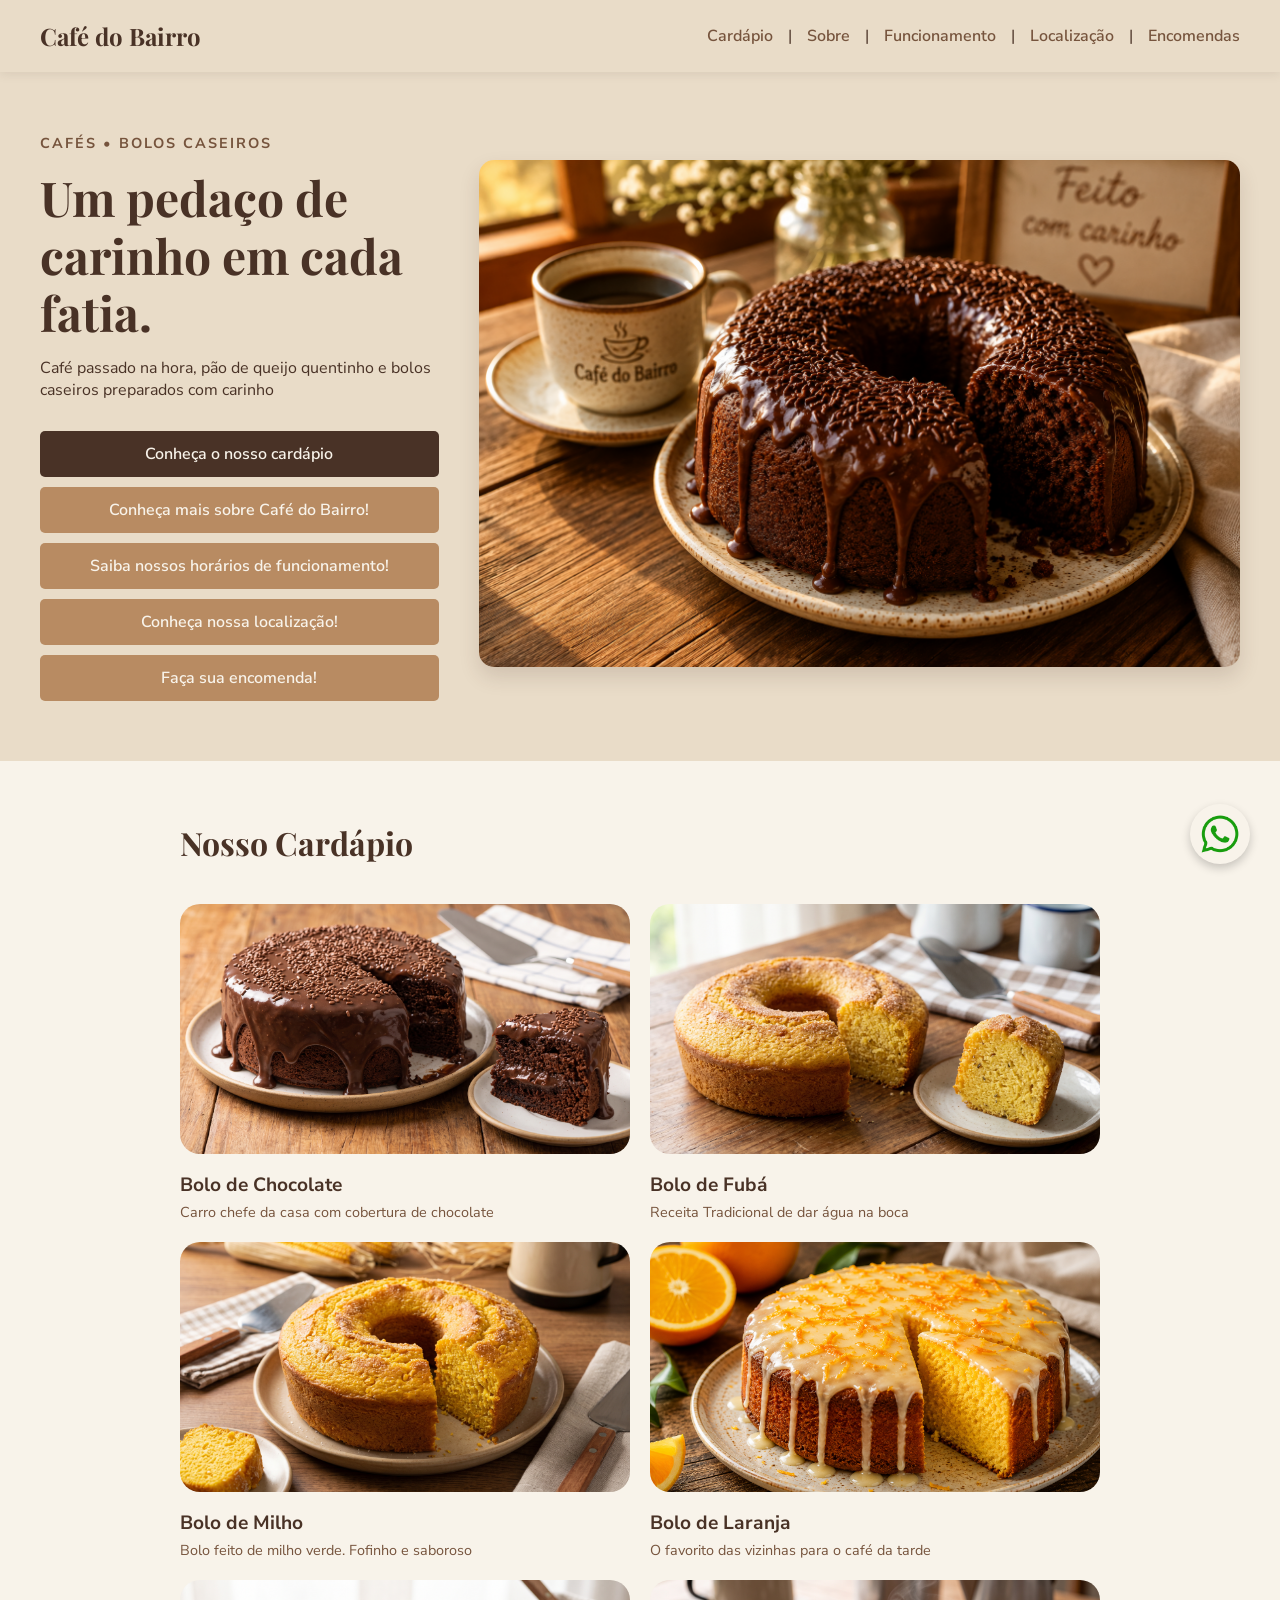
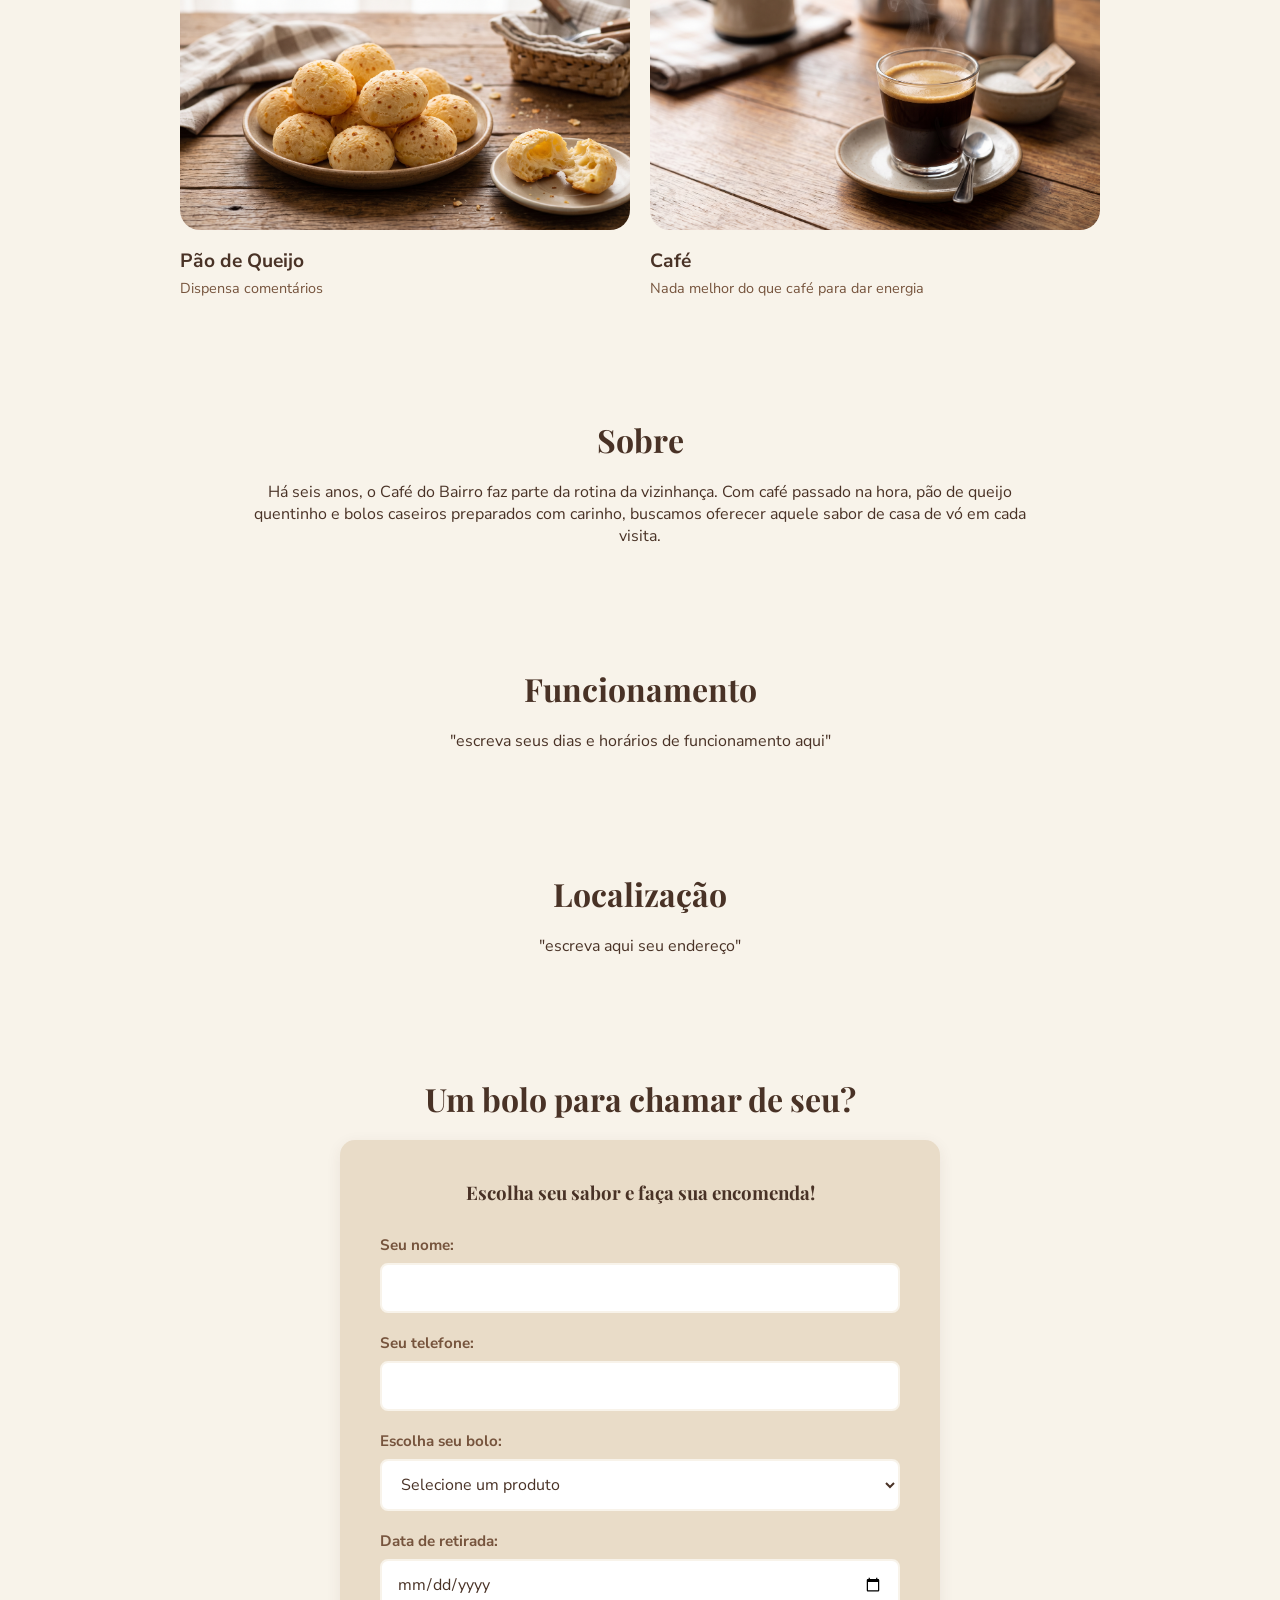
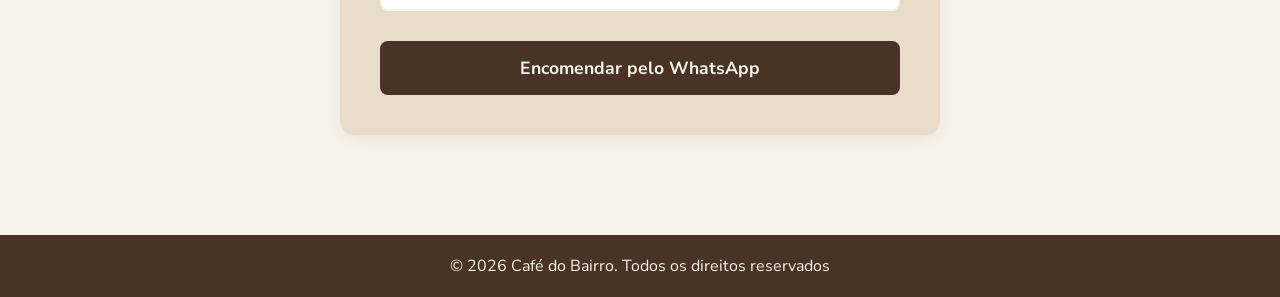
==== frontend/index.html @ 7eed8656 "fix: desfazendo erro de caminho dos ícones e corrigindo nome das pastas" ====
<!DOCTYPE html>
<html lang="pt-br">
    <head>
        <meta charset="UTF-8">
        <meta name="viewport" content="width=device-width, initial-scale=1">

        <title>Café do Bairro | Cafés e Encomendas</title>
        <meta name="author" content ="Alan Cunha">
        <meta name="description" content="Conheça o Café do Bairro e confira nossas opções de cafés, bebidas e encomendas na região de Itabuna e Ilhéus.">
        <meta name="keywords" content="Café, loja, delivery, loja de café, bebidas quentes">

        <link rel="stylesheet" href="style.css">
        <script src="script.js" defer></script>

        <link rel="icon" href="assets/icons/cafe-icon.png">
        
    </head>
    <body>

        <header>
            <a href="#inicio" class="logo">
                Café do Bairro
            </a>

            <nav aria-label="Navegação principal">
                <ul>
                    <a href="#cardapio">Cardápio</a>  |
                    <a href="#sobre">Sobre</a>  |
                    <a href="#funcionamento">Funcionamento</a>  |
                    <a href="#localizacao">Localização</a>  |
                    <a href="#encomendas">Encomendas</a>  
                </ul>
            </nav>
        </header>

        <main>
            <section id="inicio" class="hero">
                <div class="hero-content">
                    <div class="hero-text">
                        <span class="hero-tag">
                            CAFÉS • BOLOS CASEIROS
                        </span>

                        <h1>
                            Um pedaço de carinho em cada fatia.
                        </h1>

                        <p>
                            Café passado na hora, pão de queijo quentinho e bolos caseiros preparados com carinho
                        </p>

                        <div class="hero-buttons">
                            <a href="#cardapio" class="btn-primary">
                                Conheça o nosso cardápio<br>
                            </a>
                            
                            <a href="#sobre" class="btn-secondary">
                                Conheça mais sobre Café do Bairro!<br>
                            </a>

                            <a href="#funcionamento" class="btn-tertiary">
                                Saiba nossos horários de funcionamento!<br>
                            </a>

                            <a href="#localizacao" class="btn-fourth">
                                Conheça nossa localização!<br>
                            </a>

                            <a href="#encomendas" class="btn-fifth">
                                Faça sua encomenda!<br>
                            </a>
                        </div>
                    </div>

                    <div class="hero-image">
                        <img src="assets/images/hero-cake.png" alt="Bolo caseiro de chocolate servido com café">
                    </div>
                
                </div>
            </section>

            <section id="cardapio">
                <h2>Nosso Cardápio</h2>

                <div class="produto">
                    <img src="assets/images/bolo-chocolate.jpeg" alt="Bolo de chocolate com fatia ao lado">
                    <h3>Bolo de Chocolate</h3>
                    <p>Carro chefe da casa com cobertura de chocolate</p>
                </div>

                <div class="produto">
                    <img src="assets/images/bolo-fuba.jpeg" alt="Bolo de fubá com fatia ao lado">
                    <h3>Bolo de Fubá</h3>
                    <p>Receita Tradicional de dar água na boca</p>
                </div>

                <div class="produto">
                    <img src="assets/images/bolo-milho.jpeg" alt="Bolo de milho com fatia ao lado">
                    <h3>Bolo de Milho</h3>
                    <p>Bolo feito de milho verde. Fofinho e saboroso</p>
                </div>

                <div class="produto">
                    <img src="assets/images/bolo-laranja.png" alt="Bolo de laranja com fatia ao lado">
                    <h3>Bolo de Laranja</h3>
                    <p>O favorito das vizinhas para o café da tarde</p>
                </div>

                <div class="produto">
                    <img src="assets/images/pao-queijo.jpeg" alt="Pães de queijo em um prato">
                    <h3>Pão de Queijo</h3>
                    <p>Dispensa comentários</p>
                </div>

                <div class="produto">
                    <img src="assets/images/cafe.jpeg" alt="Café preto em xícara de vidro">
                    <h3>Café</h3>
                    <p>Nada melhor do que café para dar energia</p>
                </div>
            </section>

            <section id="sobre">
                <h2>Sobre</h2>
                <div class="sobre-conteudo">
                    <p>
                        Há seis anos, o Café do Bairro faz parte da rotina da vizinhança.
                        Com café passado na hora, pão de queijo quentinho e bolos caseiros
                        preparados com carinho, buscamos oferecer aquele sabor de casa de vó em cada visita.
                    </p>
                </div>
            </section>

            <section id="funcionamento">
                <h2>Funcionamento</h2>
                <div class="funcionamento-conteudo">
                    <p>"escreva seus dias e horários de funcionamento aqui"</p>
                </div>

            </section>

            <section id="localizacao">
                <h2>Localização</h2>
                <div class="localizacao-conteudo">
                    <p>"escreva aqui seu endereço"</p>
                </div>
            </section>

            <section id="encomendas">
                <h2>Um bolo para chamar de seu?</h2>
                <div>
                    <h3>Escolha seu sabor e faça sua encomenda!</h3>

                    <form id="form-encomenda">
                        <label for="nome">Seu nome:</label>
                        <input type="text" id="nome" required>

                        <label for="telefone">Seu telefone:</label>
                        <input type="tel" id="telefone" required>

                        <label for="produto">Escolha seu bolo:</label>
                        <select id="produto" required>
                            <option value="">Selecione um produto</option>
                            <option value="Bolo de Chocolate">Bolo de Chocolate</option>
                            <option value="Bolo de Fubá">Bolo de Fubá</option>
                            <option value="Bolo de Milho">Bolo de Milho</option>
                            <option value="Bolo de Laranja">Bolo de Laranja</option>
                        </select>

                        <label for="data">Data de retirada:</label>
                        <input type="date" id="data" required>

                        <button type="submit">Encomendar pelo WhatsApp</button>
                    </form>
                </div>
            </section>
        </main>

        <footer>
            <p>&copy; 2026 Café do Bairro. Todos os direitos reservados</p>
        </footer>

        <!-- Botão do WhatsApp -->
        <a href="https://wa.me/5511999999999" 
            class="whatsapp-fixo" 
            target="_blank" 
            rel="noopener noreferrer"
            aria-label="Fale conosco no WhatsApp">
            <img src="assets/icons/zap.png" alt="Ícone do WhatsApp">
        </a>
    </body>
    
</html>
---- frontend/style.css ----
/* Importando as fontes do Google Fonts */
@import url('https://fonts.googleapis.com/css2?family=Nunito+Sans:ital,opsz,wght@0,6..12,200..1000;1,6..12,200..1000&family=Playfair+Display:ital,wght@0,400..900;1,400..900&display=swap');

/* Definindo a paleta de cores e tipografia como variáveis para facilitar o uso no restante do projeto */
:root {
    --marrom-cafe: #493226;
    --canela: #76543D;
    --caramelo: #B88B62;
    --creme: #E9DCC8;
    --baunilha: #F8F3EA;
    
    --fonte-titulo: 'Playfair Display', serif;
    --fonte-texto: 'Nunito Sans', sans-serif;
}

/* 1 e 2. Configurações gerais dos elementos: box-sizing global e remoção de margens */
* {
    margin: 0;
    padding: 0;
    box-sizing: border-box;
}

/* 5. Comportamento de rolagem: rolagem suave ao clicar em links */
html {
    scroll-behavior: smooth;
}

/* 3 e 4. Aparência geral da página: fonte padrão, cor de fundo e cor do texto */
body {
    background-color: var(--baunilha);
    color: var(--marrom-cafe);
    font-family: var(--fonte-texto);
}

/* Configuração extra para garantir que todos os títulos usem a fonte serifada solicitada */
h1, h2, h3, h4, h5, h6, .logo {
    font-family: var(--fonte-titulo);
}

/* --------------------------------------------------------------------------
   ESTILOS COMPLEMENTARES (Base para o HTML)
   -------------------------------------------------------------------------- */

header {
    background-color: var(--creme);
    padding: 20px 40px;
    display: flex;
    justify-content: space-between;
    align-items: center;
    position: sticky;
    top: 0;
    z-index: 100;
    box-shadow: 0 2px 10px rgba(73, 50, 38, 0.1);
}

.logo {
    font-size: 1.5rem;
    font-weight: 700;
    text-decoration: none;
    color: var(--marrom-cafe);
}

nav ul {
    list-style: none;
    display: flex;
    gap: 15px;
    align-items: center;
}

nav a {
    text-decoration: none;
    color: var(--canela);
    font-weight: 600;
    transition: color 0.3s;
}

nav a:hover {
    color: var(--caramelo);
}

main section {
    padding: 60px 40px;
}

h2 {
    font-size: 2rem;
    margin-bottom: 20px;
    text-align: center;
    color: var(--marrom-cafe);
}

/* Estilos da seção Hero (Início) */
.hero {
    background-color: var(--creme);
    display: flex;
    align-items: center;
    justify-content: center;
}

.hero-content {
    display: flex;
    max-width: 1200px;
    gap: 40px;
    align-items: center;
}

.hero-text h1 {
    font-size: 3rem;
    margin: 15px 0;
    line-height: 1.2;
}

.hero-tag {
    font-weight: 700;
    color: var(--canela);
    letter-spacing: 2px;
    font-size: 0.9rem;
}

.hero-buttons {
    display: flex;
    flex-direction: column;
    gap: 10px;
    margin-top: 30px;
}

.hero-buttons a {
    display: inline-block;
    padding: 12px 24px;
    text-decoration: none;
    border-radius: 5px;
    font-weight: 600;
    text-align: center;
    transition: background-color 0.3s;
}

.btn-primary {
    background-color: var(--marrom-cafe);
    color: var(--baunilha);
}

.btn-primary:hover {
    background-color: var(--canela);
}

.hero-buttons a:not(.btn-primary) {
    background-color: var(--caramelo);
    color: var(--baunilha);
}

.hero-buttons a:not(.btn-primary):hover {
    background-color: var(--canela);
}

.hero-image img {
    max-width: 100%;
    border-radius: 15px;
    box-shadow: 0 10px 20px rgba(73, 50, 38, 0.15);
}

/* Estilos do Cardápio - Novo Layout */
#cardapio {
    display: flex;
    flex-wrap: wrap;
    justify-content: flex-start; /* Alinha os itens à esquerda */
    gap: 20px;                   /* Espaço entre os itens */
    max-width: 1000px;           /* Limita a largura total para os itens não ficarem esticados demais */
    margin: 0 auto;              /* Centraliza a grade de produtos na tela */
}

#cardapio h2 {
    width: 100%;
    text-align: left;            /* Alinha o título "Nosso cardápio" à esquerda */
    margin-bottom: 20px;
}

.produto, .produtos {
    background-color: transparent; /* Remove a caixa com cor de fundo */
    padding: 0;                    /* Remove o espaço interno */
    text-align: left;              /* Alinha os textos (título e descrição) à esquerda */
    width: calc(50% - 10px);       /* Faz cada card ocupar metade da tela, lado a lado */
    min-width: 300px;              /* Evita que fiquem muito finos em telas pequenas */
    box-shadow: none;              /* Remove a sombra do card */
}

.produto img, .produtos img {
    width: 100%;                 /* A imagem ocupa toda a largura do seu espaço */
    height: 250px;               /* Altura fixa para manter todas as imagens alinhadas */
    object-fit: cover;           /* Preenche o espaço sem distorcer ou amassar a foto */
    border-radius: 20px;         /* Deixa as bordas bem arredondadas como na referência */
    margin-top: 0;
    margin-bottom: 12px;         /* Espaço entre a foto e o título do bolo */
}

.produto h3, .produtos h3 {
    font-family: var(--fonte-texto); /* Usa a fonte mais limpa para os nomes dos bolos */
    font-size: 1.2rem;
    font-weight: 700;
    color: var(--marrom-cafe);
    margin-bottom: 4px;          /* Espaço pequeno entre título e descrição */
}

.produto p, .produtos p {
    font-size: 0.9rem;
    color: var(--canela);
    margin: 0;
}

/* Rodapé */
footer {
    background-color: var(--marrom-cafe);
    color: var(--baunilha);
    text-align: center;
    padding: 20px;
    margin-top: 40px;
}

/* Centraliza o texto das seções finais */
.sobre-conteudo,
.funcionamento-conteudo,
.localizacao-conteudo,
#encomendas div {
    text-align: center;
    max-width: 800px; /* Evita que a linha de texto fique muito longa na tela */
    margin: 0 auto;   /* Centraliza o bloco de texto na página */
}

/* Botão Fixo do WhatsApp */
.whatsapp-fixo {
    position: fixed;      /* Fixa o elemento na tela */
    bottom: 30px;         /* Distância do fundo */
    right: 30px;          /* Distância da direita */
    z-index: 1000;        /* Garante que fique por cima dos outros elementos */
    transition: transform 0.3s ease; /* Suaviza a animação de zoom */
}

/* Tamanho do ícone */
.whatsapp-fixo img {
    width: 60px;
    height: 60px;
    border-radius: 50%;   /* Opcional: arredonda caso a imagem seja quadrada */
    box-shadow: 0 4px 10px rgba(0, 0, 0, 0.2); /* Adiciona uma sombra de destaque */
}

/* Efeito de zoom ao passar o mouse */
.whatsapp-fixo:hover {
    transform: scale(1.1);
}

/* Responsividade para Tablets e Celulares (telas menores que 768px) */
@media (max-width: 768px) {
    
    /* 1. Ajuste do Cabeçalho e Navegação */
    header {
        flex-direction: column;
        padding: 15px 20px;
        gap: 15px;
    }
    
    nav ul {
        flex-wrap: wrap;
        justify-content: center;
        gap: 10px;
    }

    /* 2. Reduzindo o espaçamento geral (padding) nas laterais */
    main section {
        padding: 40px 20px;
    }

    /* 3. Empilhando a seção Início (Hero) */
    .hero-content {
        flex-direction: column;
        text-align: center;
    }

    .hero-text h1 {
        font-size: 2.2rem; /* Reduz o tamanho da fonte para não quebrar a tela */
    }

    /* 4. Ajustando os botões para ocuparem a tela toda */
    .hero-buttons a {
        display: block;
        width: 100%;
    }

    /* 5. Ajustando o Cardápio para 1 coluna */
    .produto, .produtos {
        width: 100%;       /* O item agora ocupa toda a largura disponível */
        min-width: unset;  /* Remove a trava de 300px que colocamos antes */
    }
}

/* =======================================================
   Estilos da Seção de Encomendas (Formulário)
   ======================================================= */

#encomendas div {
    background-color: var(--creme);
    padding: 40px;
    border-radius: 15px;
    box-shadow: 0 4px 15px rgba(73, 50, 38, 0.08); /* Sombra suave para destacar do fundo */
    max-width: 600px; /* Limita a largura para o formulário não ficar gigante no PC */
    margin: 0 auto;   /* Centraliza o bloco na página */
}

#encomendas h3 {
    margin-bottom: 30px;
    color: var(--marrom-cafe);
}

#form-encomenda {
    display: flex;
    flex-direction: column; /* Empilha os campos um embaixo do outro */
    text-align: left;       /* Alinha os textos (labels) à esquerda */
}

#form-encomenda label {
    font-weight: 700;
    color: var(--canela);
    margin-bottom: 8px;
    font-size: 0.95rem;
}

/* Estilização dos campos de digitação e seleção */
#form-encomenda input, 
#form-encomenda select {
    padding: 12px 15px;
    margin-bottom: 20px;
    border: 2px solid var(--baunilha); /* Borda clarinha por padrão */
    border-radius: 8px;
    font-family: var(--fonte-texto);
    font-size: 1rem;
    color: var(--marrom-cafe);
    background-color: #ffffff;
    transition: border-color 0.3s ease;
}

/* Remove a borda azul padrão do navegador e coloca a cor do tema quando o usuário clica */
#form-encomenda input:focus, 
#form-encomenda select:focus {
    outline: none;
    border-color: var(--caramelo); 
}

/* Botão de Enviar */
#form-encomenda button {
    background-color: var(--marrom-cafe);
    color: var(--baunilha);
    font-family: var(--fonte-texto);
    font-weight: 700;
    font-size: 1.1rem;
    padding: 15px;
    border: none;
    border-radius: 8px;
    cursor: pointer;
    margin-top: 10px;
    transition: background-color 0.3s ease, transform 0.1s ease;
}

#form-encomenda button:hover {
    background-color: var(--canela);
}

/* Efeito de clique no botão */
#form-encomenda button:active {
    transform: scale(0.98);
}
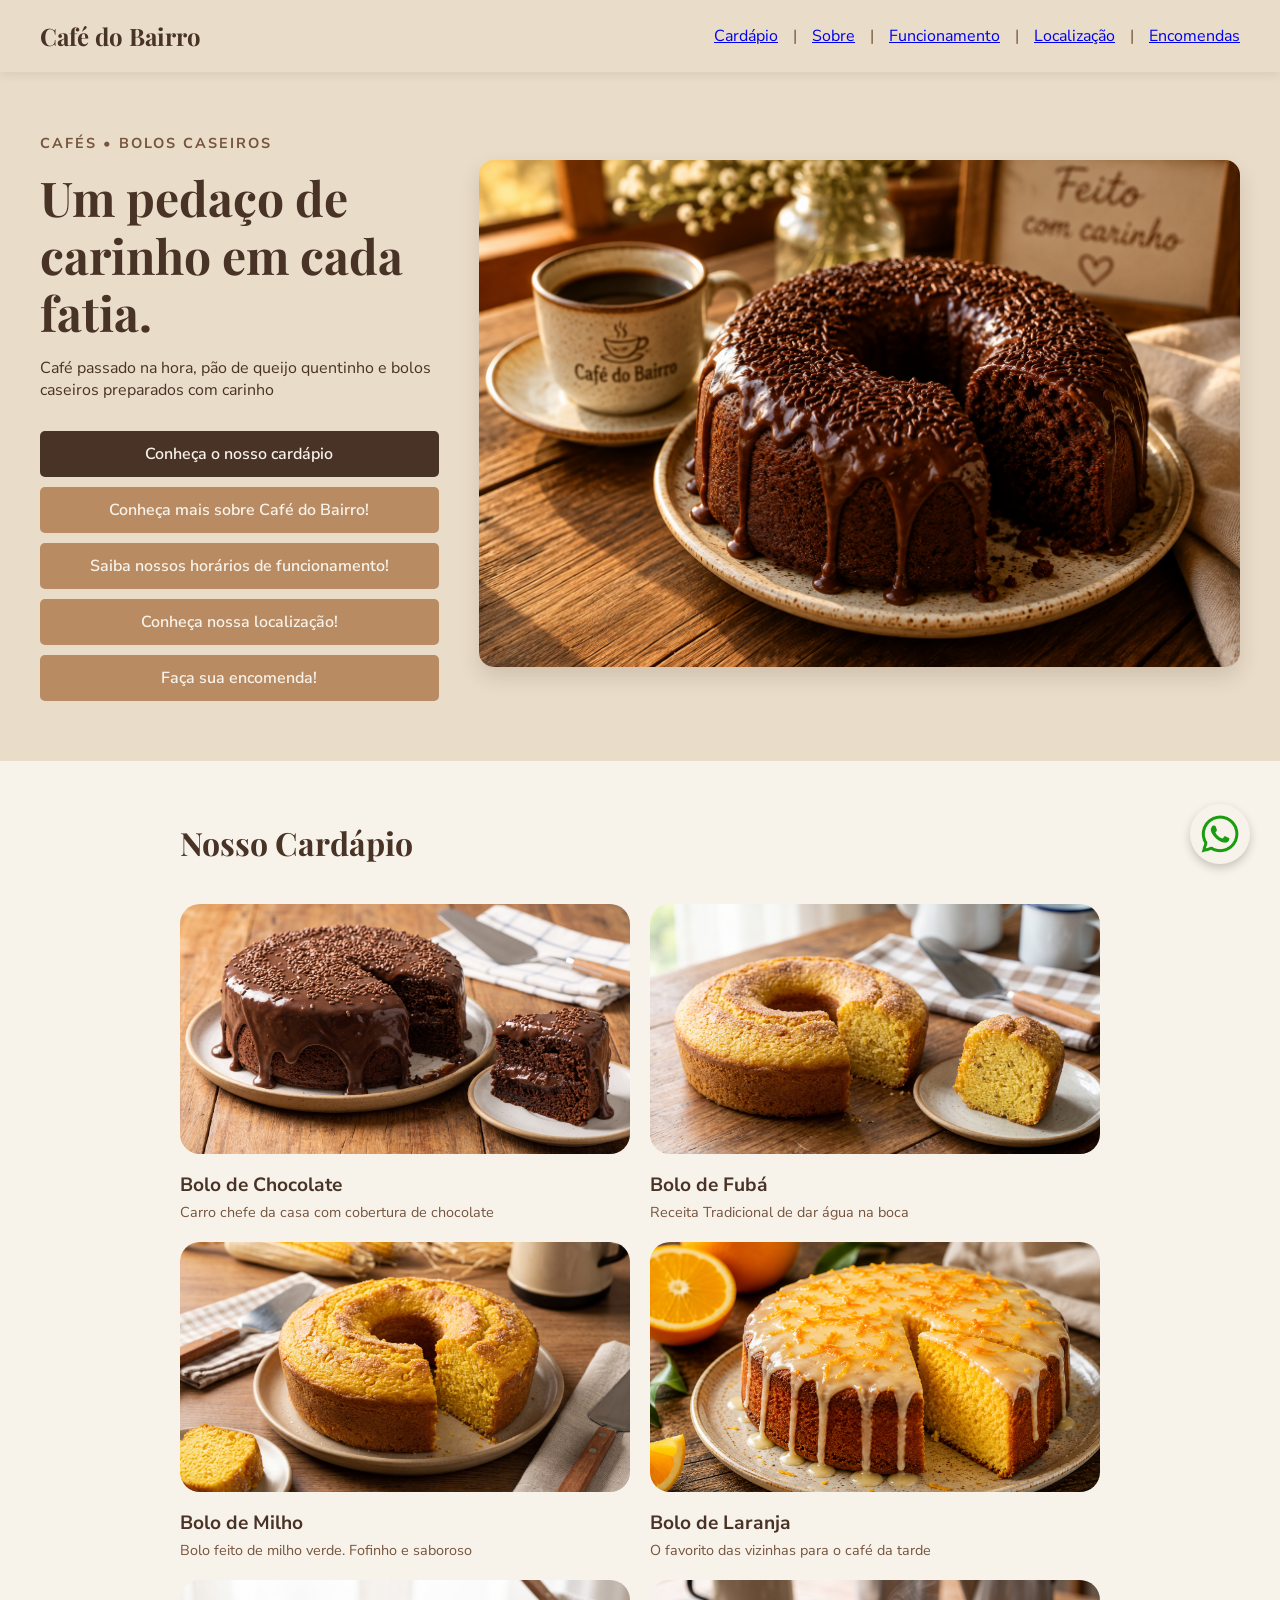
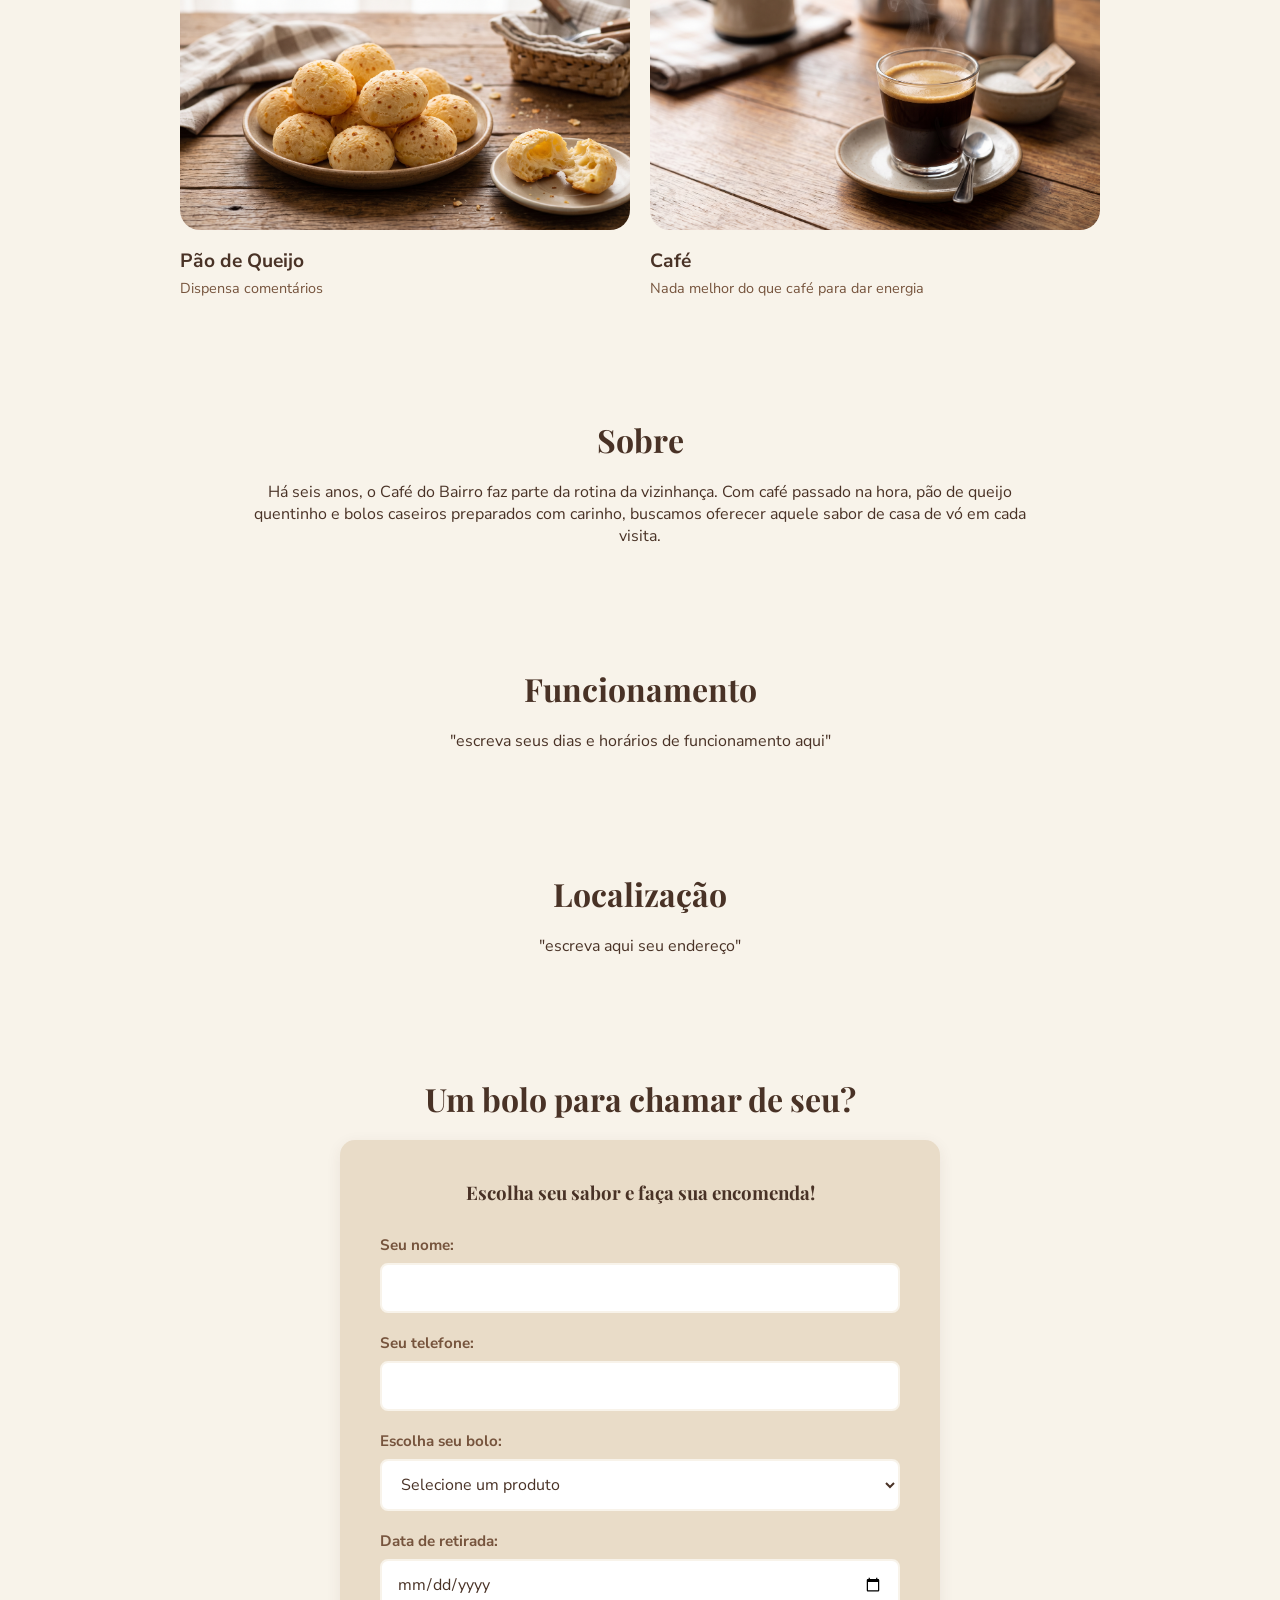
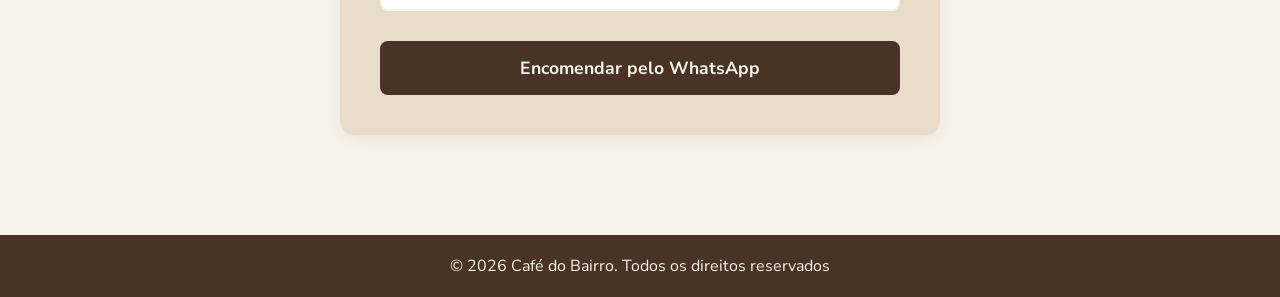
==== commit 84e8ea05: "fix: ajustando lista de navegação" ====
--- a/frontend/index.html
+++ b/frontend/index.html
@@ -23,12 +23,12 @@
             </a>
 
             <nav aria-label="Navegação principal">
-                <ul>
-                    <a href="#cardapio">Cardápio</a>  |
-                    <a href="#sobre">Sobre</a>  |
-                    <a href="#funcionamento">Funcionamento</a>  |
-                    <a href="#localizacao">Localização</a>  |
-                    <a href="#encomendas">Encomendas</a>  
+                <ul id="menu-principal">
+                    <li><a href="#cardapio">Cardápio</a></li>
+                    <li><a href="#sobre">Sobre</a></li>
+                    <li><a href="#funcionamento">Funcionamento</a></li>
+                    <li><a href="#localizacao">Localização</a></li>
+                    <li><a href="#encomendas">Encomendas</a></li>
                 </ul>
             </nav>
         </header>
--- a/frontend/style.css
+++ b/frontend/style.css
@@ -23,6 +23,7 @@
 /* 5. Comportamento de rolagem: rolagem suave ao clicar em links */
 html {
     scroll-behavior: smooth;
+    scroll-padding-top: 140px;
 }
 
 /* 3 e 4. Aparência geral da página: fonte padrão, cor de fundo e cor do texto */
@@ -67,11 +68,18 @@
     align-items: center;
 }
 
-nav a {
-    text-decoration: none;
+nav ul {
+    list-style: none;
+    display: flex;
+    gap: 15px; /* Distância entre os itens */
+    align-items: center;
+}
+
+/* Adiciona o " | " depois de cada item da lista, EXCETO o último */
+nav ul li:not(:last-child)::after {
+    content: "|";
     color: var(--canela);
-    font-weight: 600;
-    transition: color 0.3s;
+    margin-left: 15px;
 }
 
 nav a:hover {
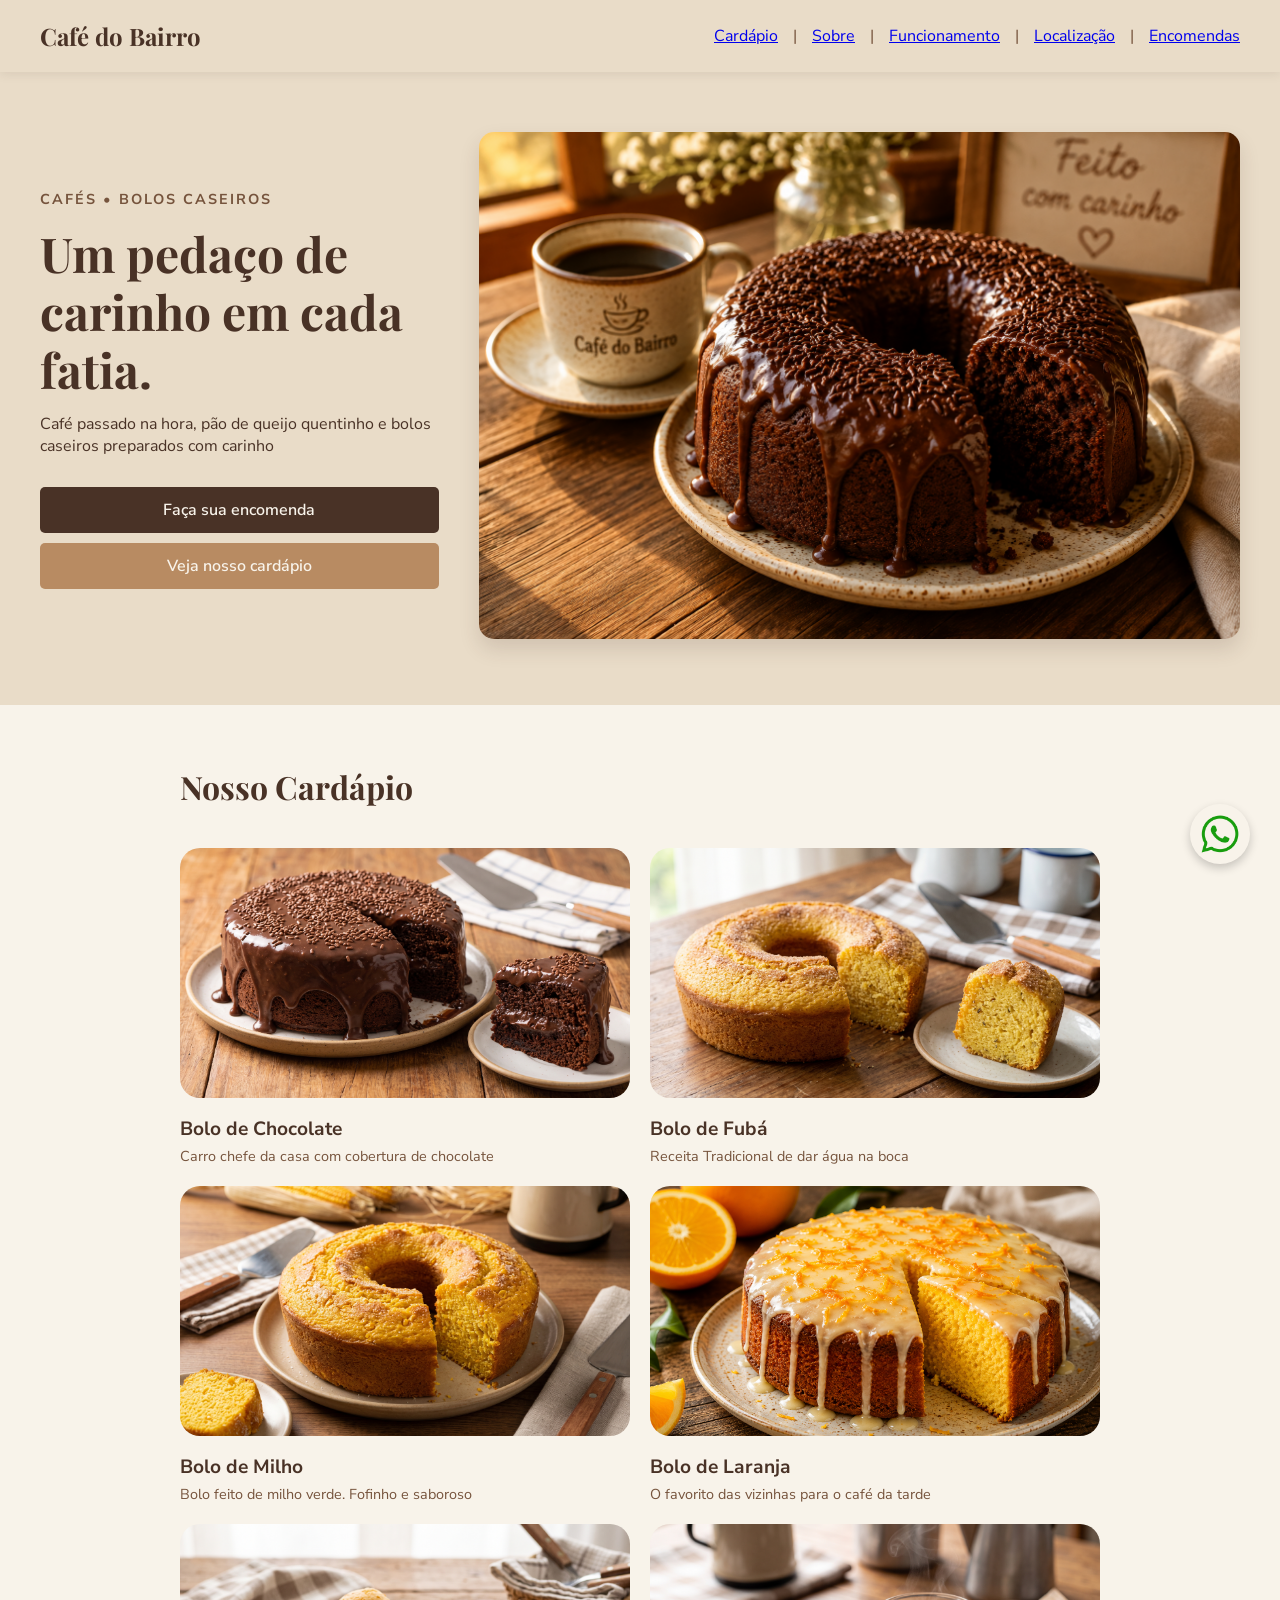
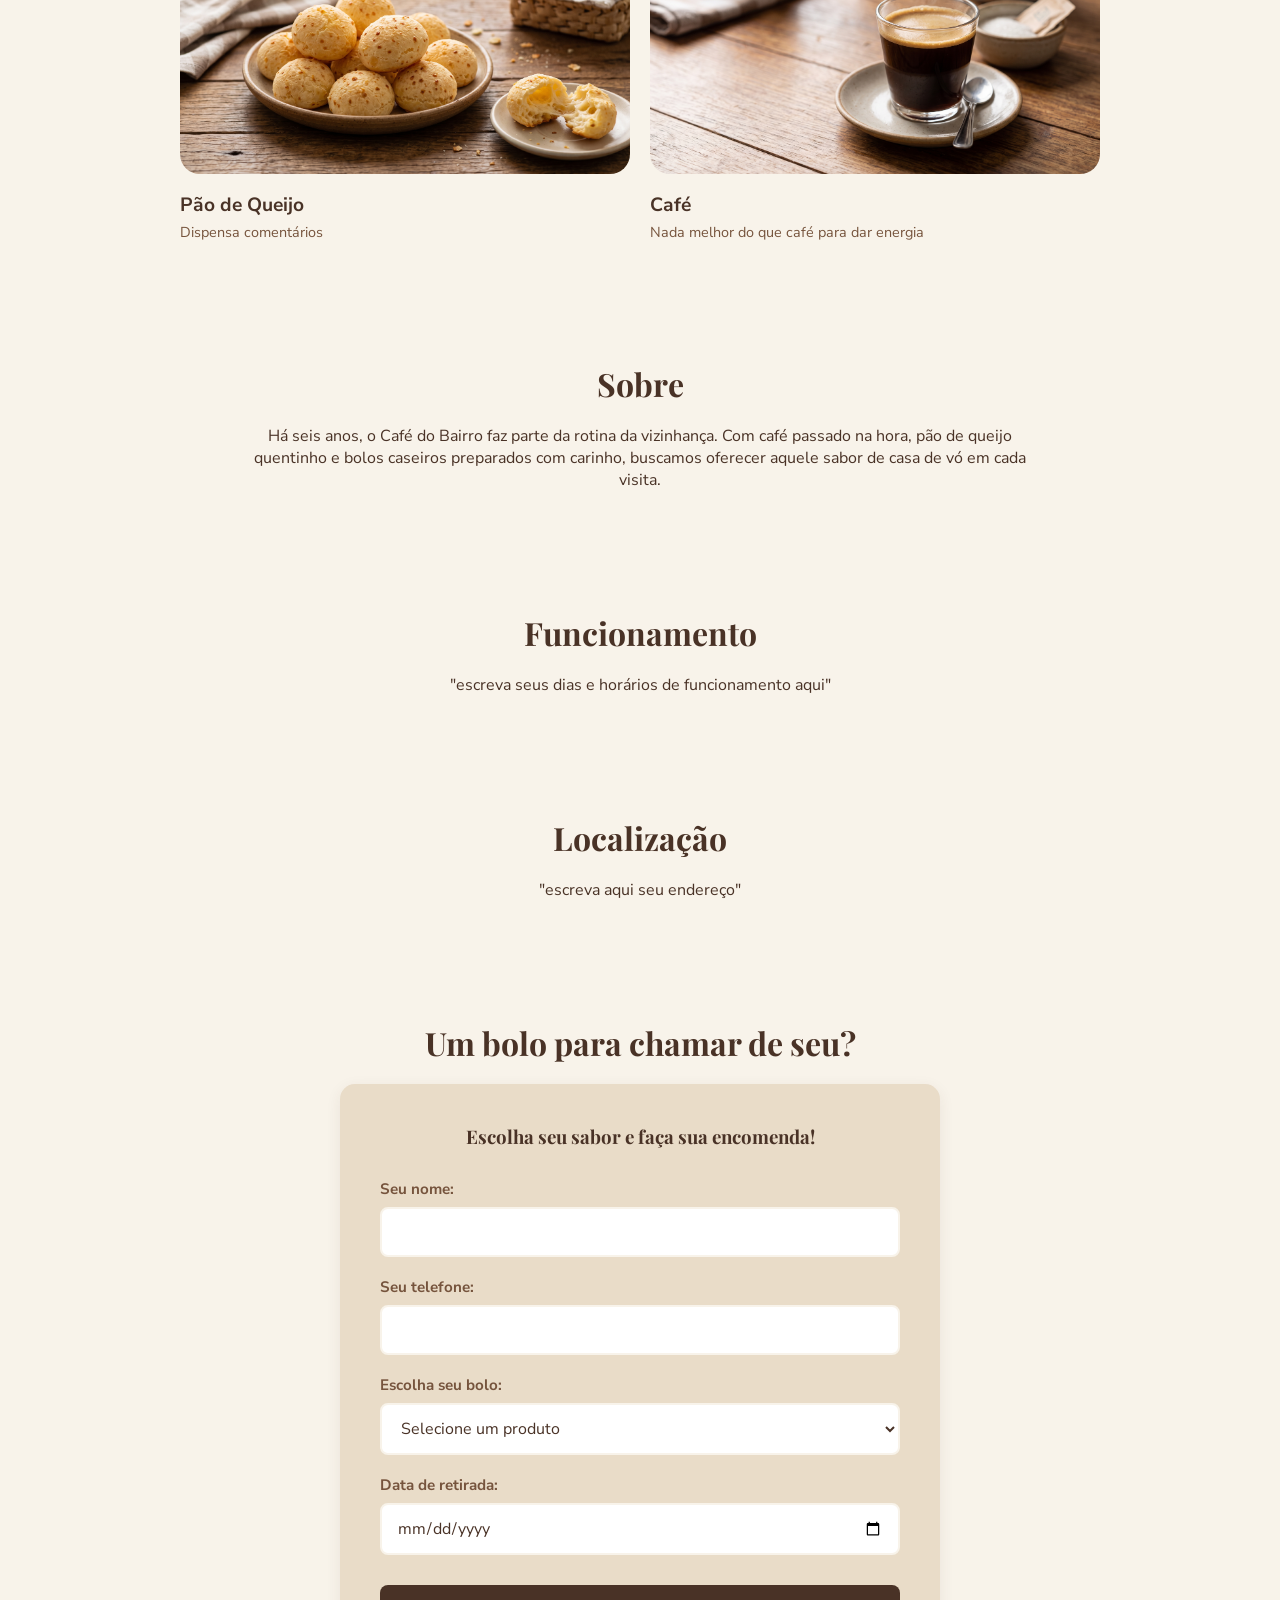
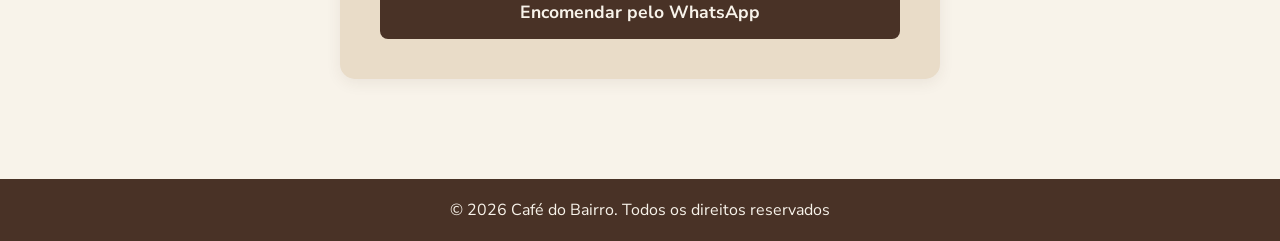
==== commit 8ea3a4be: "fix: ajustando UX do hero" ====
--- a/frontend/index.html
+++ b/frontend/index.html
@@ -50,24 +50,14 @@
                         </p>
 
                         <div class="hero-buttons">
-                            <a href="#cardapio" class="btn-primary">
-                                Conheça o nosso cardápio<br>
+                            <!-- Foco total na conversão principal: a encomenda -->
+                            <a href="#encomendas" class="btn-primary">
+                                Faça sua encomenda
                             </a>
                             
-                            <a href="#sobre" class="btn-secondary">
-                                Conheça mais sobre Café do Bairro!<br>
-                            </a>
-
-                            <a href="#funcionamento" class="btn-tertiary">
-                                Saiba nossos horários de funcionamento!<br>
-                            </a>
-
-                            <a href="#localizacao" class="btn-fourth">
-                                Conheça nossa localização!<br>
-                            </a>
-
-                            <a href="#encomendas" class="btn-fifth">
-                                Faça sua encomenda!<br>
+                            <!-- Ação secundária para quem ainda quer olhar os produtos -->
+                            <a href="#cardapio" class="btn-secondary">
+                                Veja nosso cardápio
                             </a>
                         </div>
                     </div>
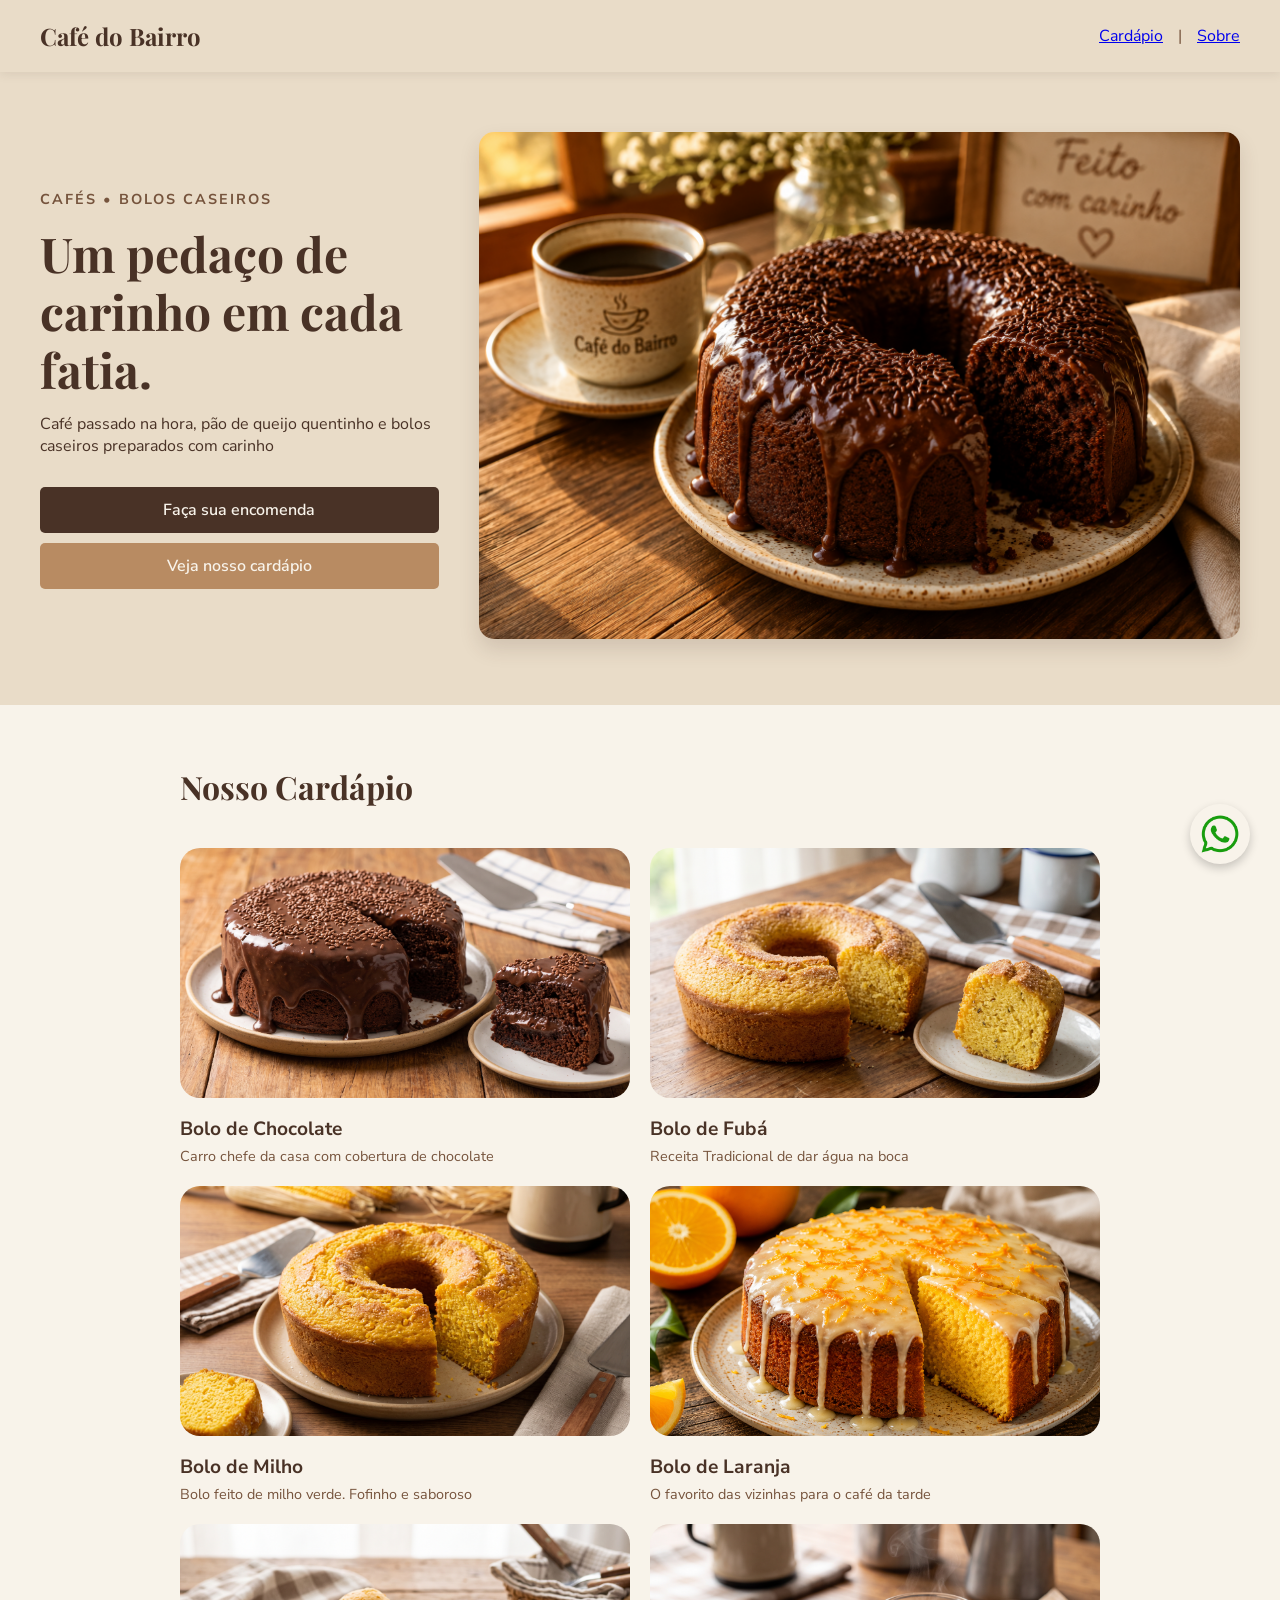
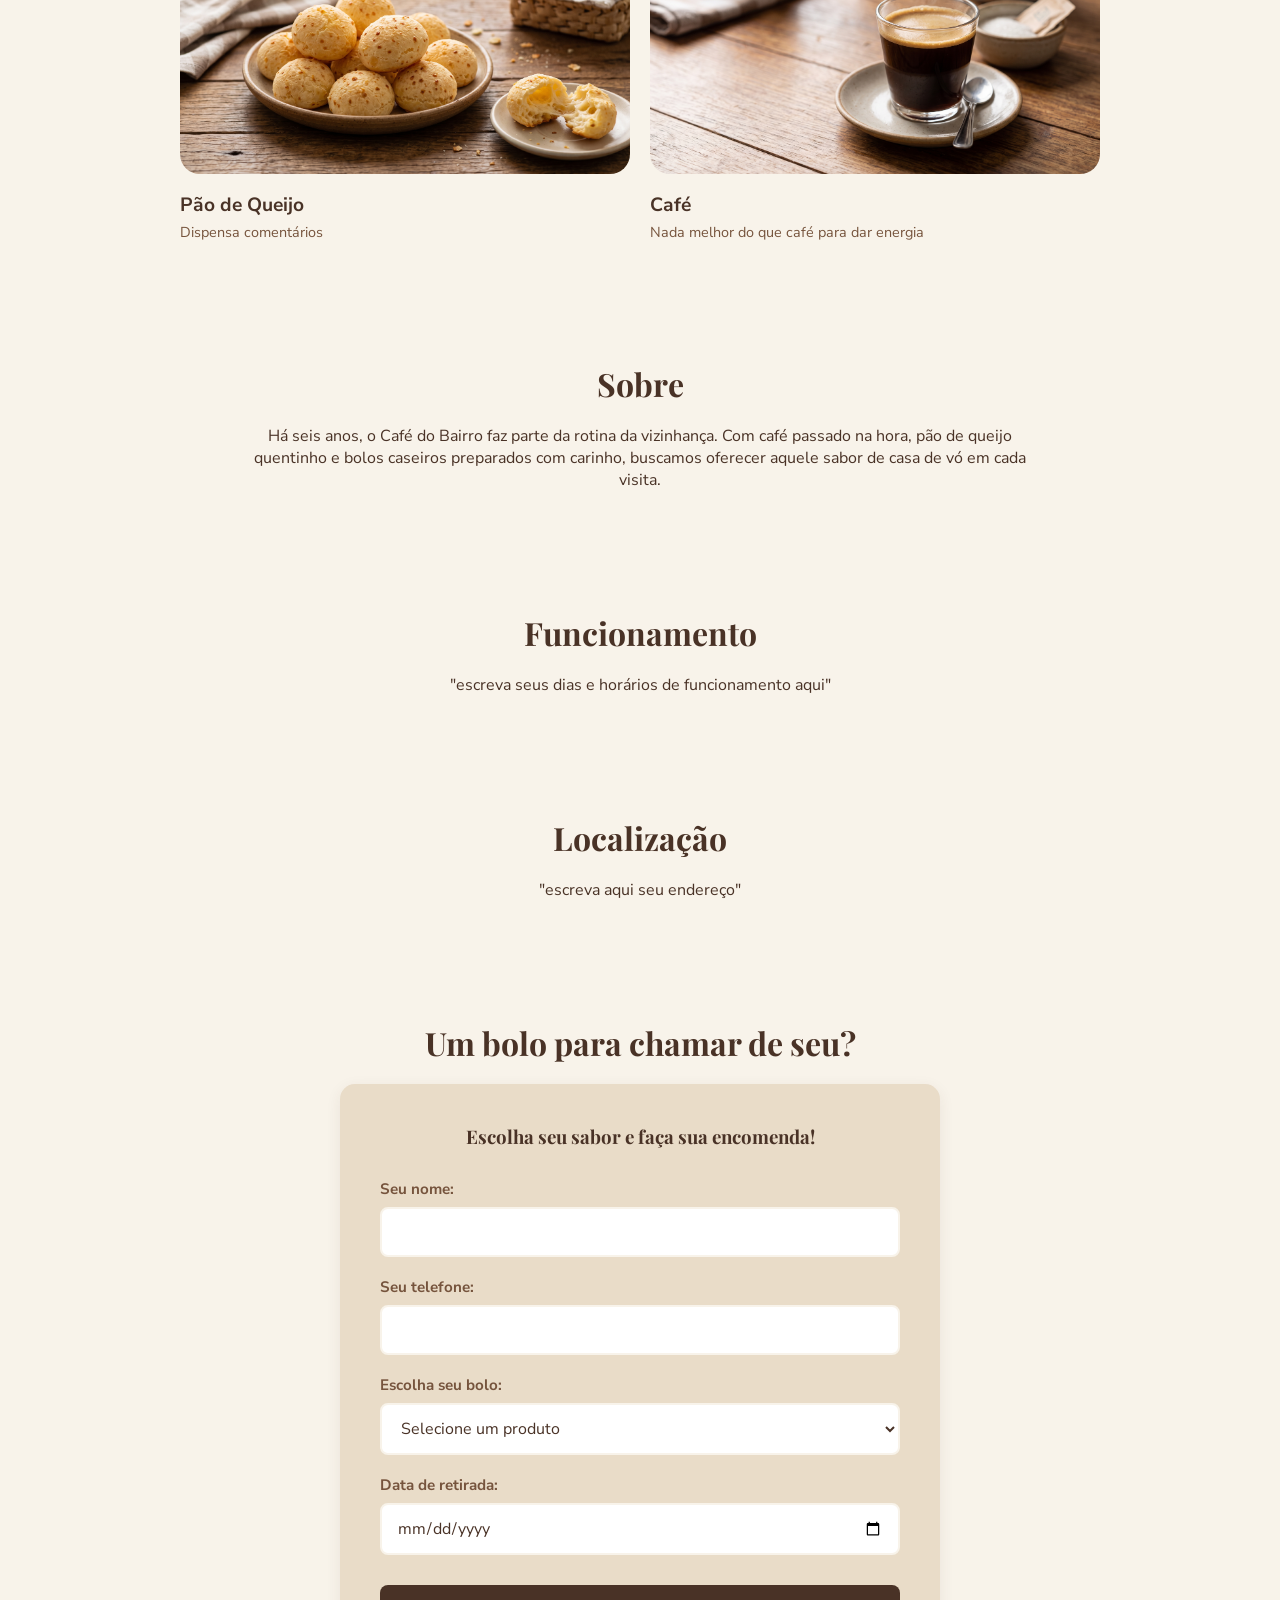
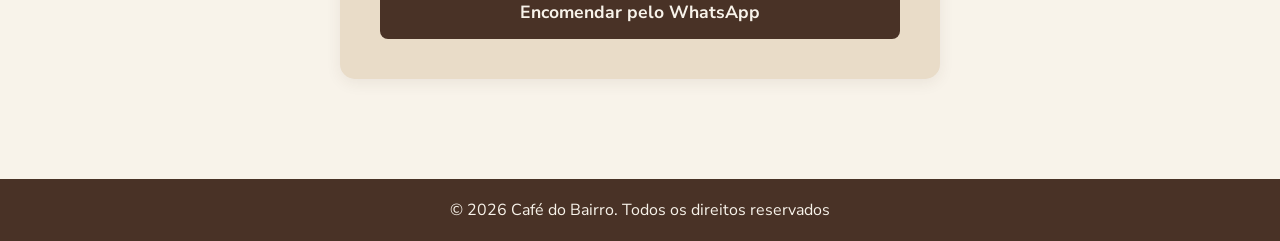
==== commit a597a705: "fix: consertando menu de nav mobile" ====
--- a/frontend/index.html
+++ b/frontend/index.html
@@ -18,17 +18,18 @@
     <body>
 
         <header>
-            <a href="#inicio" class="logo">
-                Café do Bairro
-            </a>
+            <a href="#inicio" class="logo">Café do Bairro</a>
+
+            <!-- Botão que só vai aparecer no celular -->
+            <button id="btn-mobile" aria-label="Abrir menu" aria-haspopup="true" aria-expanded="false">
+                ☰ <!-- Ícone de hambúrguer simples em texto -->
+            </button>
 
             <nav aria-label="Navegação principal">
                 <ul id="menu-principal">
                     <li><a href="#cardapio">Cardápio</a></li>
                     <li><a href="#sobre">Sobre</a></li>
-                    <li><a href="#funcionamento">Funcionamento</a></li>
-                    <li><a href="#localizacao">Localização</a></li>
-                    <li><a href="#encomendas">Encomendas</a></li>
+                    <!-- ... outros links ... -->
                 </ul>
             </nav>
         </header>
--- a/frontend/style.css
+++ b/frontend/style.css
@@ -54,6 +54,16 @@
     box-shadow: 0 2px 10px rgba(73, 50, 38, 0.1);
 }
 
+/* Esconde o botão do menu hambúrguer no desktop */
+#btn-mobile {
+    display: none;
+    background: none;
+    border: none;
+    font-size: 2rem;
+    color: var(--marrom-cafe);
+    cursor: pointer;
+}
+
 .logo {
     font-size: 1.5rem;
     font-weight: 700;
@@ -263,13 +273,40 @@
         flex-direction: column;
         padding: 15px 20px;
         gap: 15px;
-    }
-    
+        /* Adicione isso para o botão ficar alinhado com a logo */
+        flex-direction: row; 
+        justify-content: space-between;
+    }
+
+    /* --- ADICIONE/SUBSTITUA ESSA PARTE --- */
+    #btn-mobile {
+        display: block; /* Faz o botão aparecer no celular */
+    }
+
     nav ul {
-        flex-wrap: wrap;
-        justify-content: center;
-        gap: 10px;
-    }
+        display: none; /* Esconde o menu por padrão no celular */
+        flex-direction: column;
+        position: absolute;
+        top: 70px; /* Faz o menu aparecer logo abaixo do header */
+        left: 0;
+        width: 100%;
+        background-color: var(--creme);
+        padding: 20px 0;
+        box-shadow: 0 4px 6px rgba(0, 0, 0, 0.1);
+        text-align: center;
+        gap: 20px;
+    }
+
+    /* Classe que o JavaScript vai "ligar" e "desligar" para mostrar o menu */
+    nav ul.ativo {
+        display: flex;
+    }
+
+    /* Remove a barrinha " | " na versão mobile para ficar mais limpo */
+    nav ul li:not(:last-child)::after {
+        content: "";
+    }
+    /* ------------------------------------- */
 
     /* 2. Reduzindo o espaçamento geral (padding) nas laterais */
     main section {
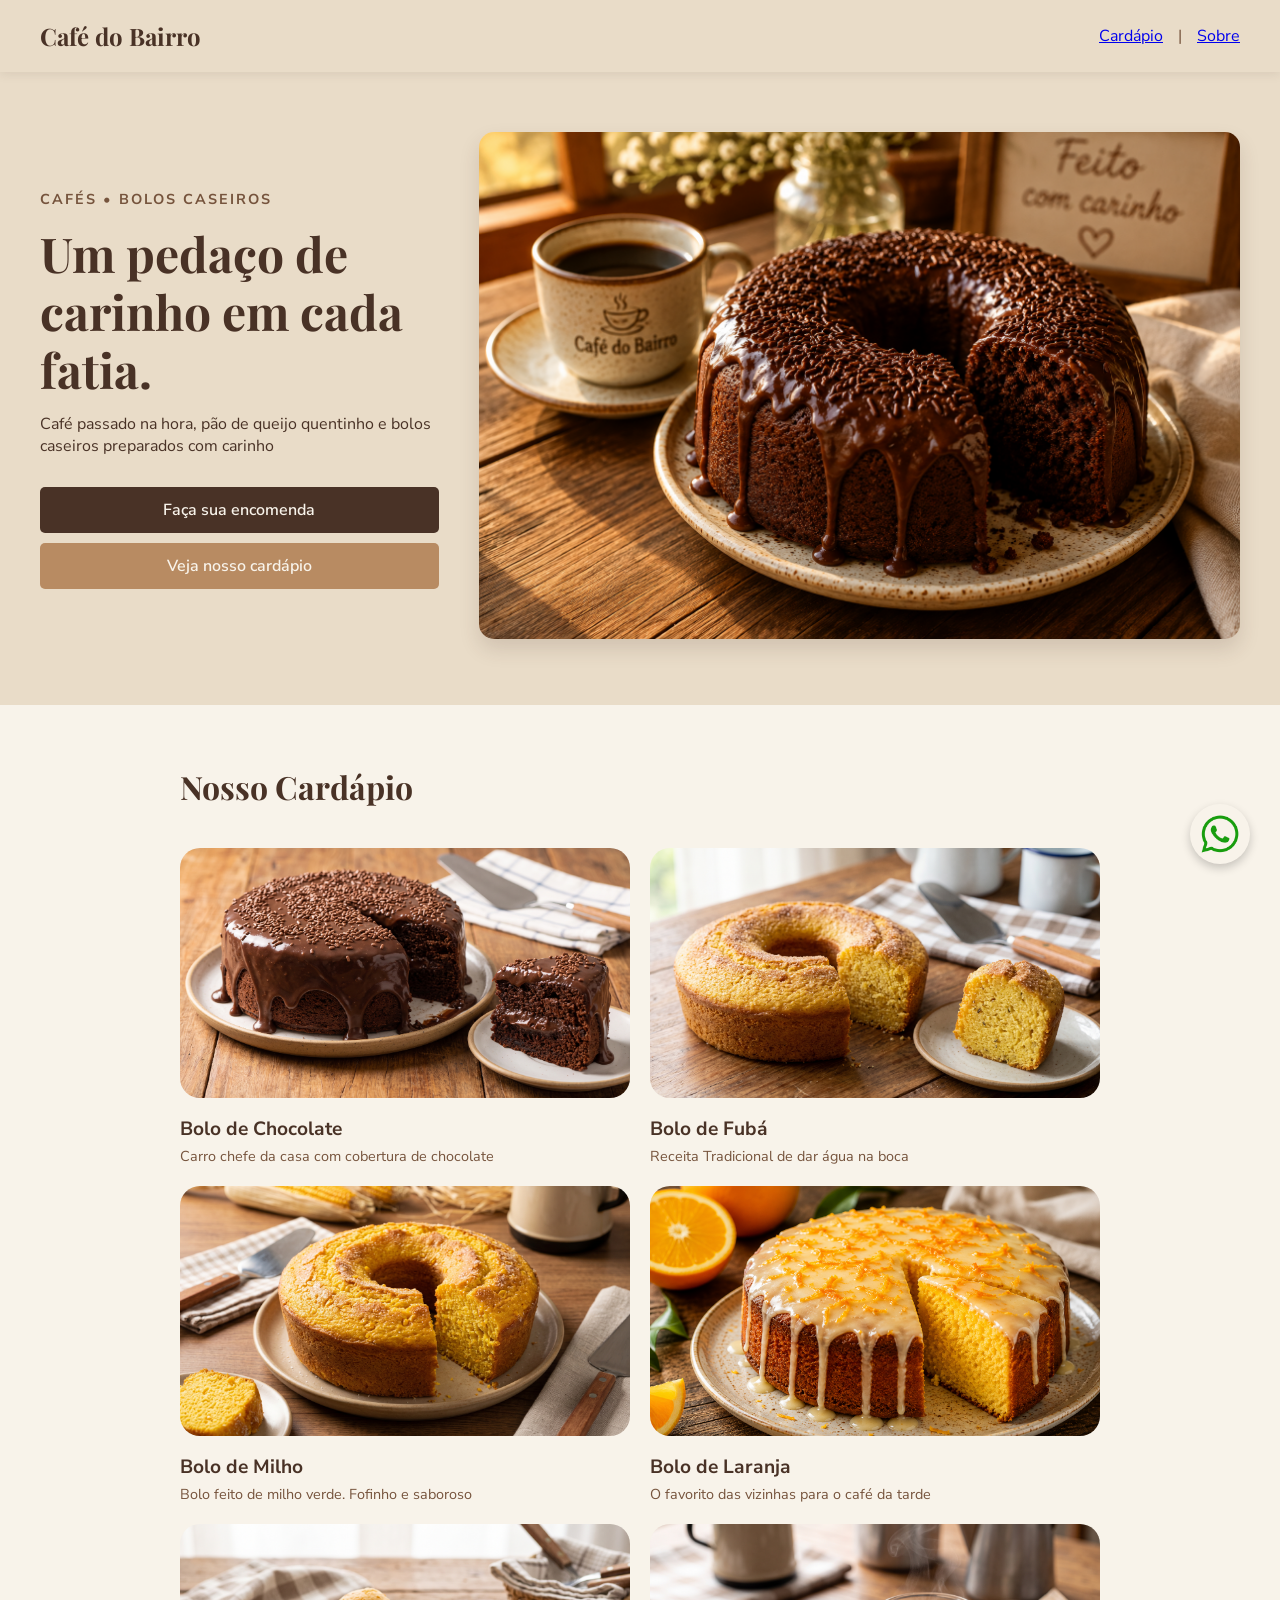
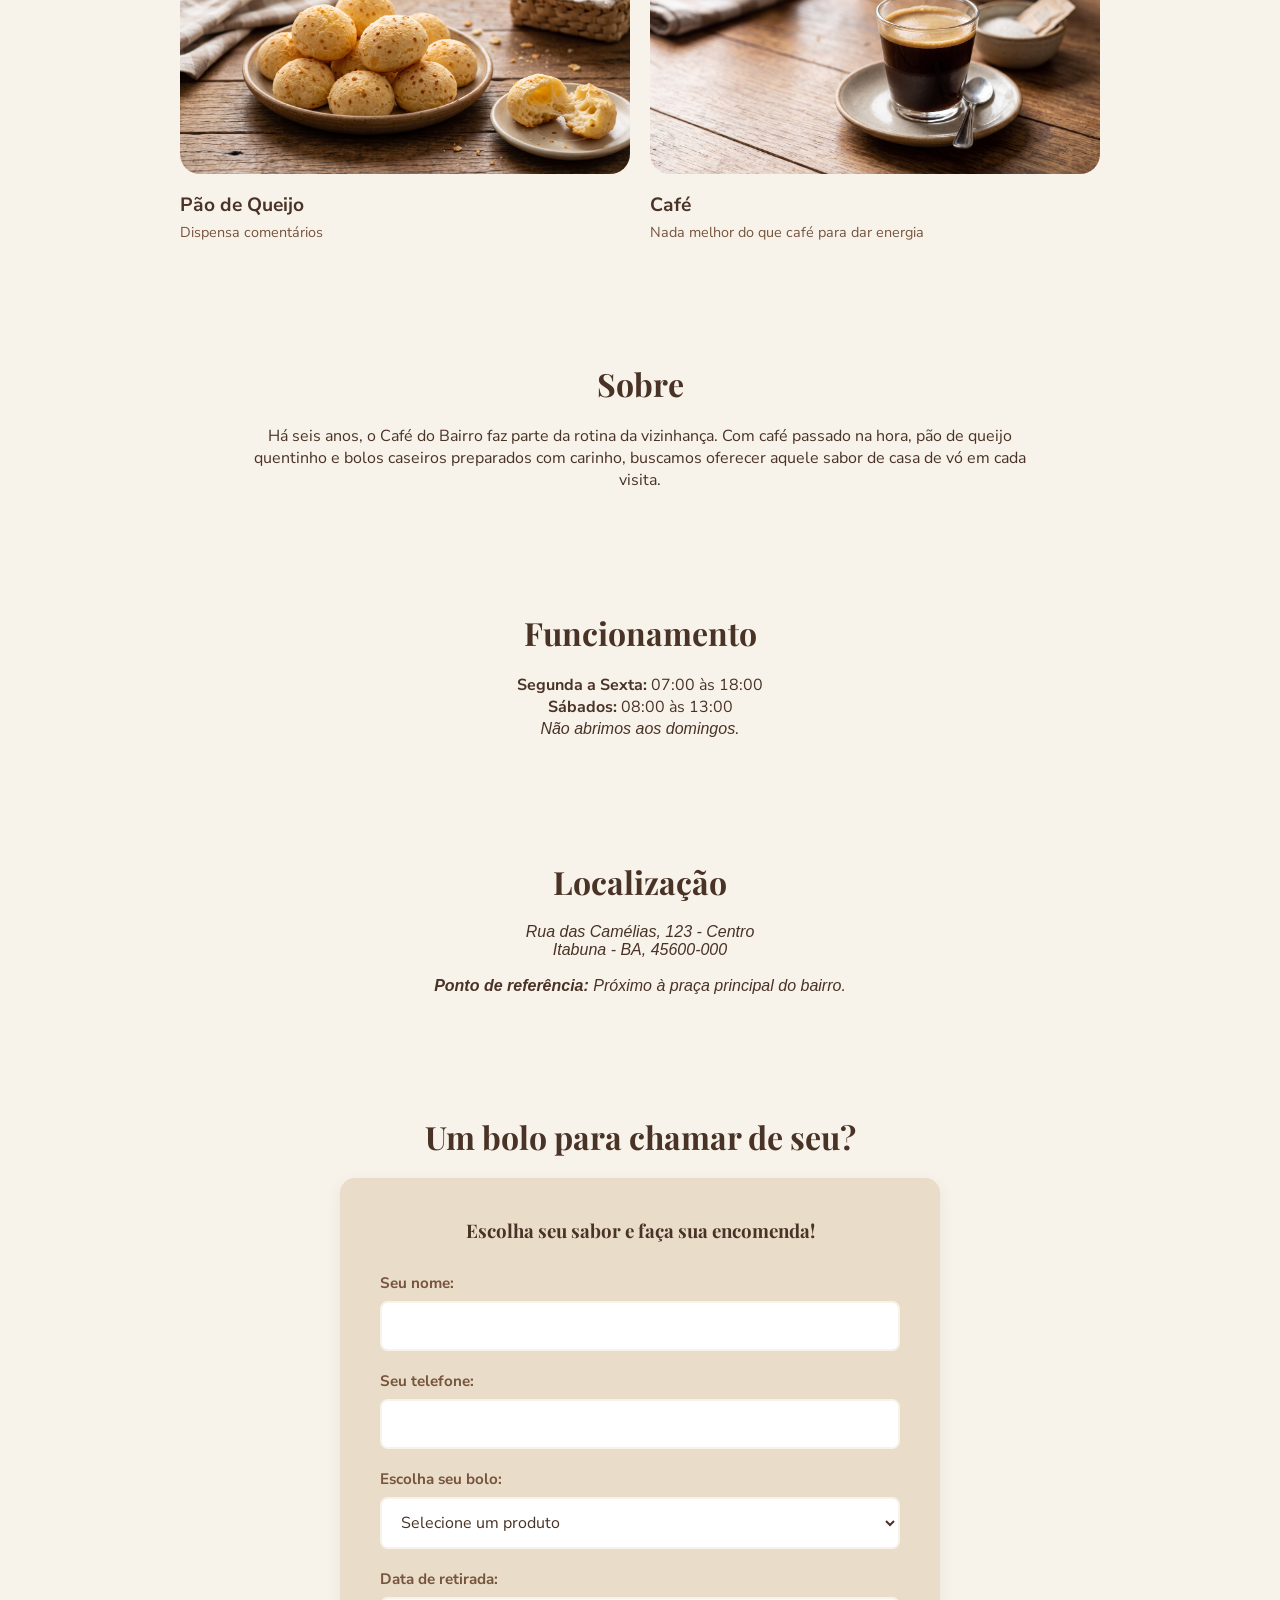
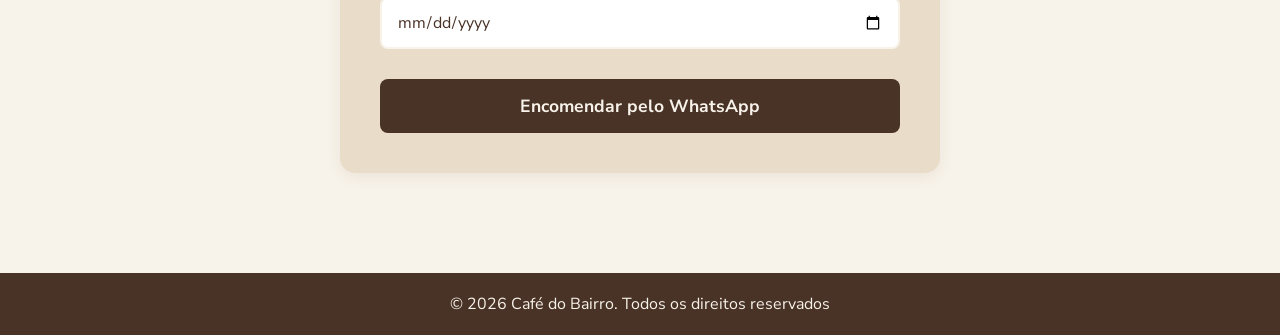
==== commit 1335bb6e: "ajustes no script.js e #funcionamento #localizacao do index.html" ====
--- a/frontend/index.html
+++ b/frontend/index.html
@@ -124,15 +124,21 @@
             <section id="funcionamento">
                 <h2>Funcionamento</h2>
                 <div class="funcionamento-conteudo">
-                    <p>"escreva seus dias e horários de funcionamento aqui"</p>
+                    <p><strong>Segunda a Sexta:</strong> 07:00 às 18:00</p>
+                    <p><strong>Sábados:</strong> 08:00 às 13:00</p>
+                    <p><em>Não abrimos aos domingos.</em></p>
                 </div>
-
             </section>
 
             <section id="localizacao">
                 <h2>Localização</h2>
                 <div class="localizacao-conteudo">
-                    <p>"escreva aqui seu endereço"</p>
+                    <!-- A tag address é ideal para endereços físicos -->
+                    <address>
+                        Rua das Camélias, 123 - Centro<br>
+                        Itabuna - BA, 45600-000<br><br>
+                        <strong>Ponto de referência:</strong> Próximo à praça principal do bairro.
+                    </address>
                 </div>
             </section>
 
